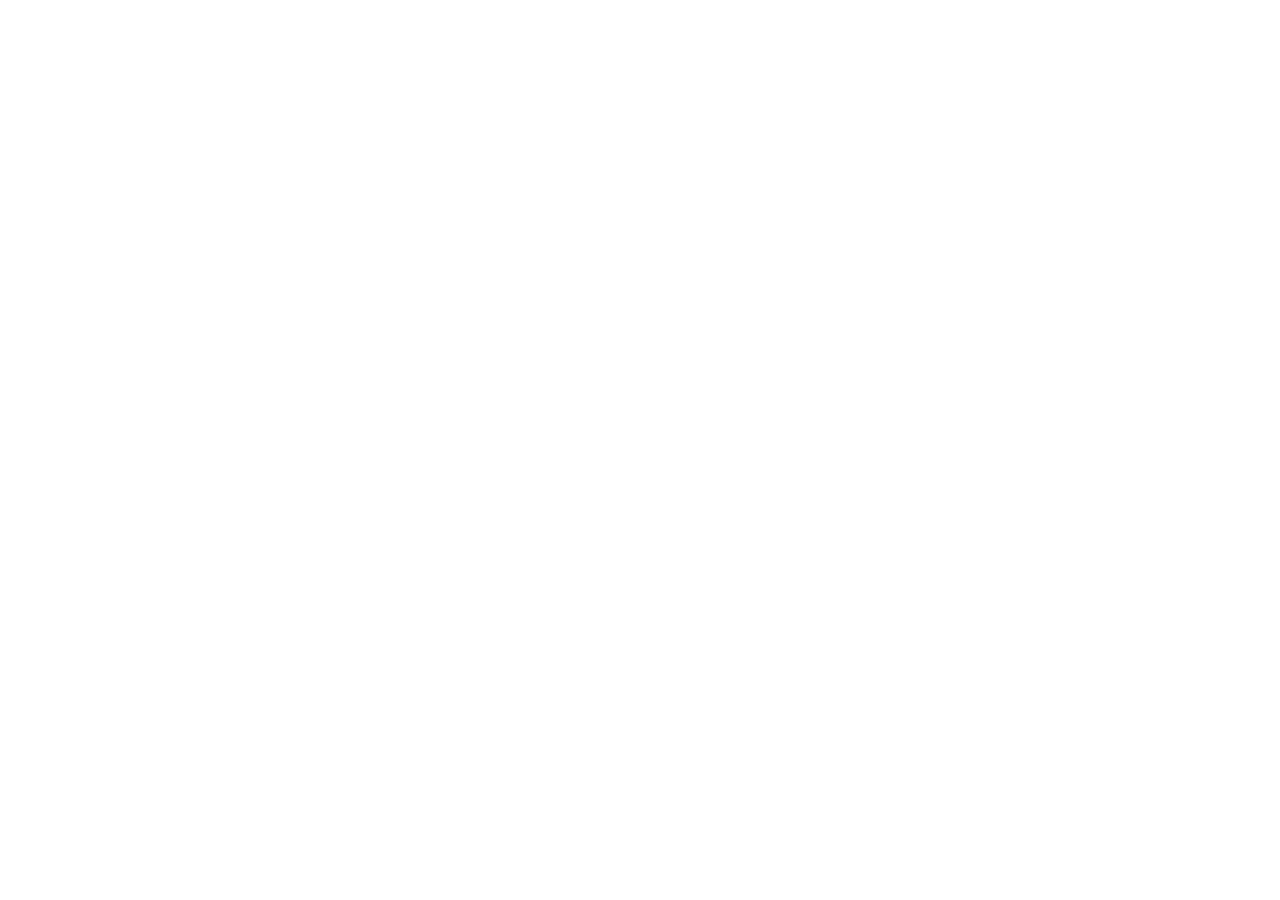
==== index.html @ 2fd609b5 "I added the header section" ====
<!DOCTYPE html>
<html lang="en">
<head>
    <meta charset="UTF-8">
    <meta name="viewport" content="width=device-width, initial-scale=1.0">
    <title>Document</title>
</head>
<body>
    <header>
        
    </header>
</body>
</html>
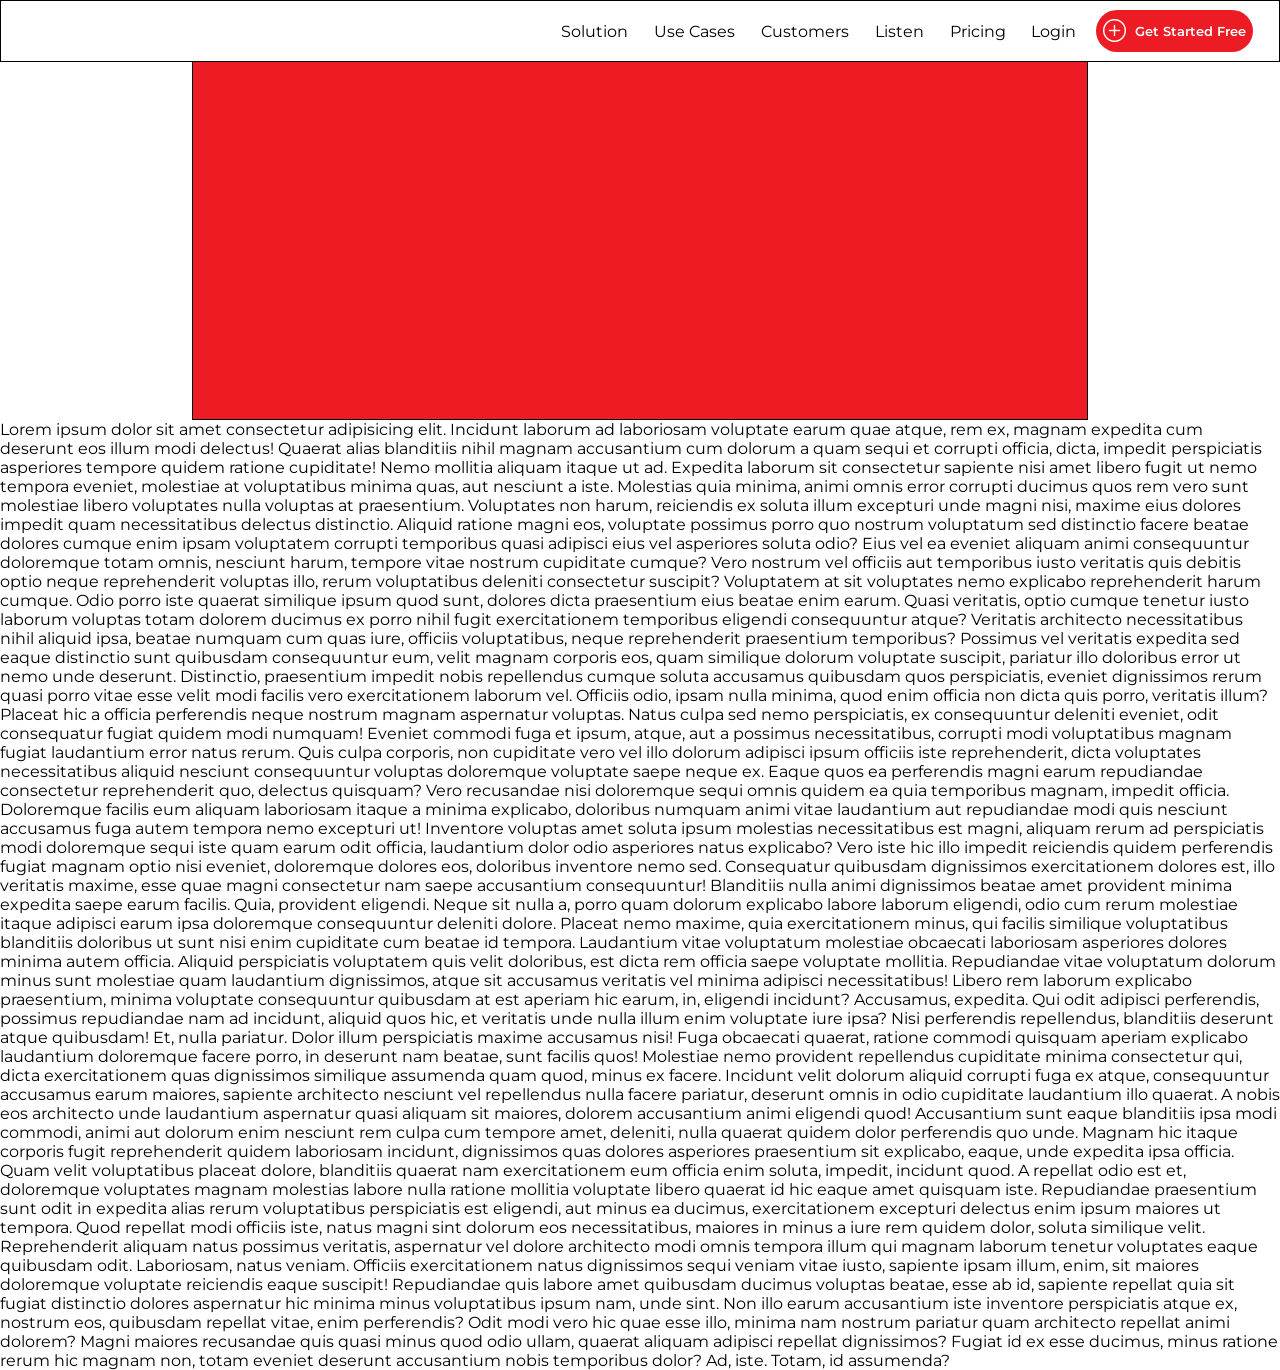
==== commit d76f08b8: "Feat: Header section" ====
--- a/index.html
+++ b/index.html
@@ -4,10 +4,32 @@
     <meta charset="UTF-8">
     <meta name="viewport" content="width=device-width, initial-scale=1.0">
     <title>Document</title>
+    <link rel="stylesheet" href="./style.css">
+    <link rel="stylesheet" href="https://cdn.jsdelivr.net/npm/bootstrap-icons@1.13.1/font/bootstrap-icons.min.css">
 </head>
 <body>
     <header>
-        
+        <nav>
+            <img src="https://cdn.streamlinehosting.net/washingtonwildthings/63B5263E-EBA6-4BF8-B4BE-CF4598311A39/Mixlr.png" alt="" height="100">
+            <ul class="nav-ul">
+                <li class="nav-link"><a href="">Solution</a></li>
+                <li class="nav-link"><a href="">Use Cases</a></li>
+                <li class="nav-link"><a href="">Customers</a></li>
+                <li class="nav-link"><a href="">Listen</a></li>
+                <li class="nav-link"><a href="">Pricing</a></li>
+                <li class="nav-link"><a href="">Login</a></li>
+            </ul>
+            <div class="getstarted-btn">
+                <button><i class="bi bi-plus-circle"></i> Get Started Free</button>
+            </div>
+        </nav>
     </header>
+
+    <section class="hero">
+
+    </section>
+    <p>
+        Lorem ipsum dolor sit amet consectetur adipisicing elit. Incidunt laborum ad laboriosam voluptate earum quae atque, rem ex, magnam expedita cum deserunt eos illum modi delectus! Quaerat alias blanditiis nihil magnam accusantium cum dolorum a quam sequi et corrupti officia, dicta, impedit perspiciatis asperiores tempore quidem ratione cupiditate! Nemo mollitia aliquam itaque ut ad. Expedita laborum sit consectetur sapiente nisi amet libero fugit ut nemo tempora eveniet, molestiae at voluptatibus minima quas, aut nesciunt a iste. Molestias quia minima, animi omnis error corrupti ducimus quos rem vero sunt molestiae libero voluptates nulla voluptas at praesentium. Voluptates non harum, reiciendis ex soluta illum excepturi unde magni nisi, maxime eius dolores impedit quam necessitatibus delectus distinctio. Aliquid ratione magni eos, voluptate possimus porro quo nostrum voluptatum sed distinctio facere beatae dolores cumque enim ipsam voluptatem corrupti temporibus quasi adipisci eius vel asperiores soluta odio? Eius vel ea eveniet aliquam animi consequuntur doloremque totam omnis, nesciunt harum, tempore vitae nostrum cupiditate cumque? Vero nostrum vel officiis aut temporibus iusto veritatis quis debitis optio neque reprehenderit voluptas illo, rerum voluptatibus deleniti consectetur suscipit? Voluptatem at sit voluptates nemo explicabo reprehenderit harum cumque. Odio porro iste quaerat similique ipsum quod sunt, dolores dicta praesentium eius beatae enim earum. Quasi veritatis, optio cumque tenetur iusto laborum voluptas totam dolorem ducimus ex porro nihil fugit exercitationem temporibus eligendi consequuntur atque? Veritatis architecto necessitatibus nihil aliquid ipsa, beatae numquam cum quas iure, officiis voluptatibus, neque reprehenderit praesentium temporibus? Possimus vel veritatis expedita sed eaque distinctio sunt quibusdam consequuntur eum, velit magnam corporis eos, quam similique dolorum voluptate suscipit, pariatur illo doloribus error ut nemo unde deserunt. Distinctio, praesentium impedit nobis repellendus cumque soluta accusamus quibusdam quos perspiciatis, eveniet dignissimos rerum quasi porro vitae esse velit modi facilis vero exercitationem laborum vel. Officiis odio, ipsam nulla minima, quod enim officia non dicta quis porro, veritatis illum? Placeat hic a officia perferendis neque nostrum magnam aspernatur voluptas. Natus culpa sed nemo perspiciatis, ex consequuntur deleniti eveniet, odit consequatur fugiat quidem modi numquam! Eveniet commodi fuga et ipsum, atque, aut a possimus necessitatibus, corrupti modi voluptatibus magnam fugiat laudantium error natus rerum. Quis culpa corporis, non cupiditate vero vel illo dolorum adipisci ipsum officiis iste reprehenderit, dicta voluptates necessitatibus aliquid nesciunt consequuntur voluptas doloremque voluptate saepe neque ex. Eaque quos ea perferendis magni earum repudiandae consectetur reprehenderit quo, delectus quisquam? Vero recusandae nisi doloremque sequi omnis quidem ea quia temporibus magnam, impedit officia. Doloremque facilis eum aliquam laboriosam itaque a minima explicabo, doloribus numquam animi vitae laudantium aut repudiandae modi quis nesciunt accusamus fuga autem tempora nemo excepturi ut! Inventore voluptas amet soluta ipsum molestias necessitatibus est magni, aliquam rerum ad perspiciatis modi doloremque sequi iste quam earum odit officia, laudantium dolor odio asperiores natus explicabo? Vero iste hic illo impedit reiciendis quidem perferendis fugiat magnam optio nisi eveniet, doloremque dolores eos, doloribus inventore nemo sed. Consequatur quibusdam dignissimos exercitationem dolores est, illo veritatis maxime, esse quae magni consectetur nam saepe accusantium consequuntur! Blanditiis nulla animi dignissimos beatae amet provident minima expedita saepe earum facilis. Quia, provident eligendi. Neque sit nulla a, porro quam dolorum explicabo labore laborum eligendi, odio cum rerum molestiae itaque adipisci earum ipsa doloremque consequuntur deleniti dolore. Placeat nemo maxime, quia exercitationem minus, qui facilis similique voluptatibus blanditiis doloribus ut sunt nisi enim cupiditate cum beatae id tempora. Laudantium vitae voluptatum molestiae obcaecati laboriosam asperiores dolores minima autem officia. Aliquid perspiciatis voluptatem quis velit doloribus, est dicta rem officia saepe voluptate mollitia. Repudiandae vitae voluptatum dolorum minus sunt molestiae quam laudantium dignissimos, atque sit accusamus veritatis vel minima adipisci necessitatibus! Libero rem laborum explicabo praesentium, minima voluptate consequuntur quibusdam at est aperiam hic earum, in, eligendi incidunt? Accusamus, expedita. Qui odit adipisci perferendis, possimus repudiandae nam ad incidunt, aliquid quos hic, et veritatis unde nulla illum enim voluptate iure ipsa? Nisi perferendis repellendus, blanditiis deserunt atque quibusdam! Et, nulla pariatur. Dolor illum perspiciatis maxime accusamus nisi! Fuga obcaecati quaerat, ratione commodi quisquam aperiam explicabo laudantium doloremque facere porro, in deserunt nam beatae, sunt facilis quos! Molestiae nemo provident repellendus cupiditate minima consectetur qui, dicta exercitationem quas dignissimos similique assumenda quam quod, minus ex facere. Incidunt velit dolorum aliquid corrupti fuga ex atque, consequuntur accusamus earum maiores, sapiente architecto nesciunt vel repellendus nulla facere pariatur, deserunt omnis in odio cupiditate laudantium illo quaerat. A nobis eos architecto unde laudantium aspernatur quasi aliquam sit maiores, dolorem accusantium animi eligendi quod! Accusantium sunt eaque blanditiis ipsa modi commodi, animi aut dolorum enim nesciunt rem culpa cum tempore amet, deleniti, nulla quaerat quidem dolor perferendis quo unde. Magnam hic itaque corporis fugit reprehenderit quidem laboriosam incidunt, dignissimos quas dolores asperiores praesentium sit explicabo, eaque, unde expedita ipsa officia. Quam velit voluptatibus placeat dolore, blanditiis quaerat nam exercitationem eum officia enim soluta, impedit, incidunt quod. A repellat odio est et, doloremque voluptates magnam molestias labore nulla ratione mollitia voluptate libero quaerat id hic eaque amet quisquam iste. Repudiandae praesentium sunt odit in expedita alias rerum voluptatibus perspiciatis est eligendi, aut minus ea ducimus, exercitationem excepturi delectus enim ipsum maiores ut tempora. Quod repellat modi officiis iste, natus magni sint dolorum eos necessitatibus, maiores in minus a iure rem quidem dolor, soluta similique velit. Reprehenderit aliquam natus possimus veritatis, aspernatur vel dolore architecto modi omnis tempora illum qui magnam laborum tenetur voluptates eaque quibusdam odit. Laboriosam, natus veniam. Officiis exercitationem natus dignissimos sequi veniam vitae iusto, sapiente ipsam illum, enim, sit maiores doloremque voluptate reiciendis eaque suscipit! Repudiandae quis labore amet quibusdam ducimus voluptas beatae, esse ab id, sapiente repellat quia sit fugiat distinctio dolores aspernatur hic minima minus voluptatibus ipsum nam, unde sint. Non illo earum accusantium iste inventore perspiciatis atque ex, nostrum eos, quibusdam repellat vitae, enim perferendis? Odit modi vero hic quae esse illo, minima nam nostrum pariatur quam architecto repellat animi dolorem? Magni maiores recusandae quis quasi minus quod odio ullam, quaerat aliquam adipisci repellat dignissimos? Fugiat id ex esse ducimus, minus ratione rerum hic magnam non, totam eveniet deserunt accusantium nobis temporibus dolor? Ad, iste. Totam, id assumenda?
+    </p>
 </body>
 </html>
--- a/style.css
+++ b/style.css
@@ -0,0 +1,83 @@
+@import url('https://fonts.googleapis.com/css2?family=Montserrat:ital,wght@0,100..900;1,100..900&display=swap');
+
+* {
+    margin: 0;
+    padding: 0;
+    box-sizing: border-box;
+    font-family: "Montserrat", sans-serif;
+}
+
+header {
+    border: 1px solid;
+    position: fixed;
+    width: 100%;
+    background-color: white;
+    /* top: 100px; */
+    /* bottom: 0; */
+    top: 0;
+}
+
+nav {
+    /* border: 1px solid; */
+    width: 96%;
+    margin: auto;
+    display: flex;
+    height: 60px;
+    align-items: center;
+}
+
+.nav-ul {
+    /* border: 1px solid red; */
+    display: flex;
+    width: 42%;
+    justify-content: space-between;
+    align-items: center;
+    margin-left: auto;
+
+}
+
+.nav-link {
+    list-style-type: none;
+}
+
+.nav-link>a {
+    text-decoration: none;
+    color: black;
+}
+
+.nav-link>a:hover {
+    color: #ED1C24;
+}
+
+.getstarted-btn {
+    margin-left: 20px;
+}
+
+.getstarted-btn>button {
+    padding: 7px;
+    font-weight: 600;
+    color: white;
+    background-color: #ED1C24;
+    border: 0;
+    border-radius: 30px;
+    display: flex;
+    align-items: center;
+    gap: 9px;
+}
+
+.bi-plus-circle {
+    font-size: 23px;
+}
+
+.getstarted-btn>button:hover {
+    opacity: 0.8;
+}
+
+.hero {
+    min-height: 40dvh;
+    border: 1px solid;
+    width: 70%;
+    margin: auto;
+    background-color: #ED1C24;
+    margin-top: 60px;
+}
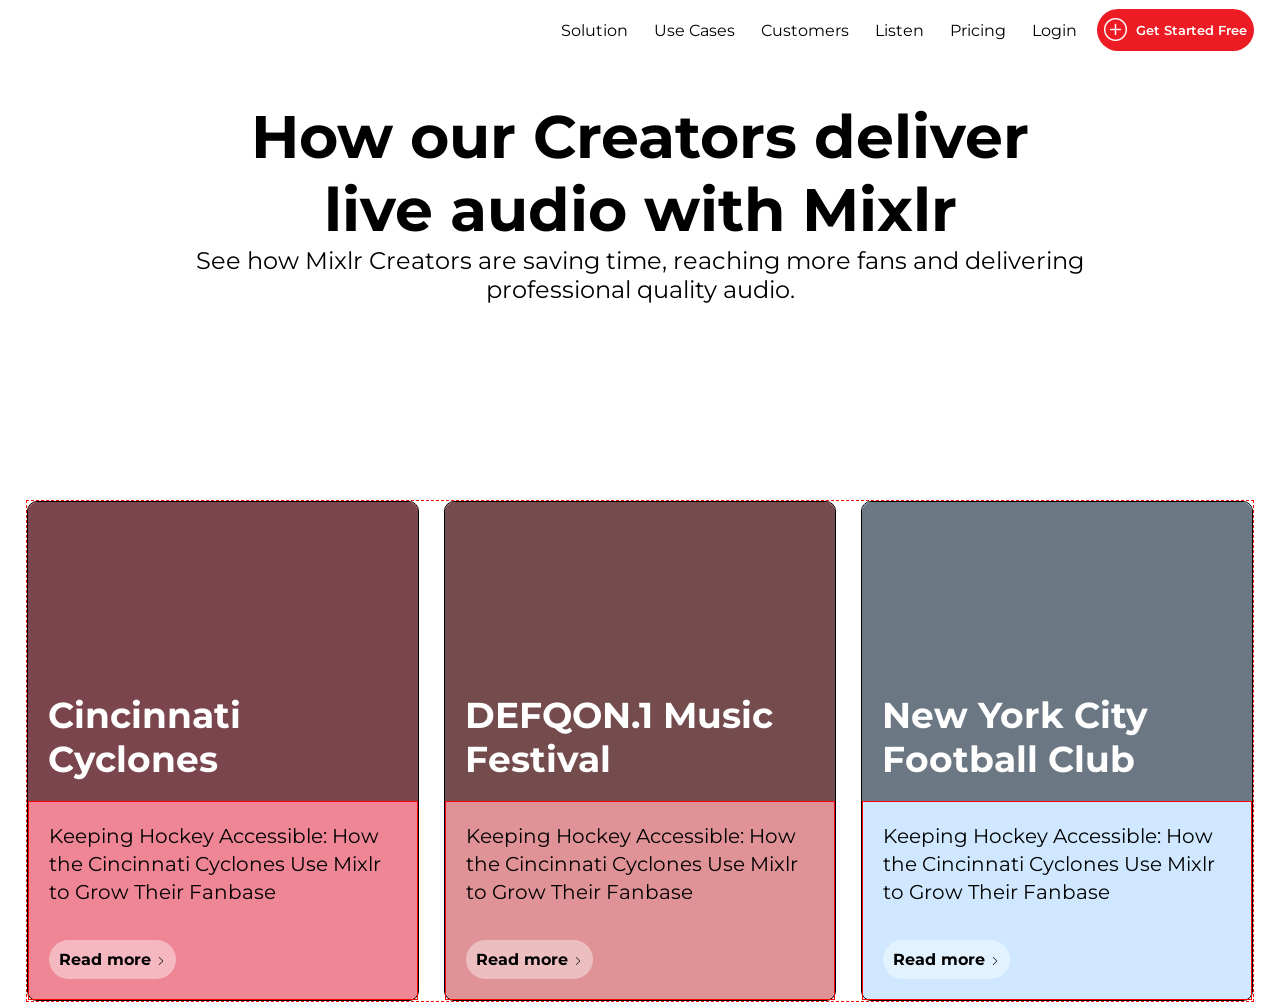
==== commit 7568d969: "Feat: Enhance hero and card sections with new content and styles" ====
--- a/index.html
+++ b/index.html
@@ -26,10 +26,53 @@
     </header>
 
     <section class="hero">
+        <h1>How our Creators deliver live audio with Mixlr</h1>
+        <p>See how Mixlr Creators are saving time, reaching more fans and delivering professional quality audio.</p>
+    </section>
+   
+    <section class="card-section">
+        <div class="container">
+            <div class="card">
+                <div class="card-img">
+                    <div class="card-img-box">
+                        <img src="https://d23yw4k24ca21h.cloudfront.net/assets/landing_pages/case_studies/cincinnati_cyclones/logo-298210e7dab86ac8389ebdaf6c97ffa69c5aa3e542aef06832e35a9053cc8cb4.png" alt="" height="60">
+                        <h2>Cincinnati<br>Cyclones</h2>
+                    </div>
+                </div>
+                <div class="card-body">
+                    <p class="card-text">Keeping Hockey Accessible: How the Cincinnati Cyclones Use Mixlr to Grow Their Fanbase</p>
 
+                    <a href="" class="card-link">Read more <i class="bi bi-chevron-right"></i></a>
+                </div>
+                
+            </div>
+            <div class="card">
+                <div class="card-img">
+                    <div class="card-img-box">
+                        <img src="https://d23yw4k24ca21h.cloudfront.net/assets/landing_pages/case_studies/defqon_1/logo-acba89eb0e61193514dfb8ffbd19299fae1307e1ba644b0ef2f025e0035f4a24.png" alt="" height="60">
+                        <h2>DEFQON.1 Music<br>Festival</h2>
+                    </div>
+                </div>
+                <div class="card-body">
+                    <p class="card-text">Keeping Hockey Accessible: How the Cincinnati Cyclones Use Mixlr to Grow Their Fanbase</p>
+
+                    <a href="" class="card-link">Read more <i class="bi bi-chevron-right"></i></a>
+                </div>
+            </div>
+            <div class="card">
+                <div class="card-img">
+                    <div class="card-img-box">
+                        <img src="https://d23yw4k24ca21h.cloudfront.net/assets/landing_pages/case_studies/nycfc/logo-dd380a3f7b8aa92e93e89a70f6255861c835debb7ca86be002a6c39444820474.png" alt="" height="60">
+                        <h2>New York City<br>Football Club</h2>
+                    </div>
+                </div>
+                <div class="card-body">
+                    <p class="card-text">Keeping Hockey Accessible: How the Cincinnati Cyclones Use Mixlr to Grow Their Fanbase</p>
+
+                    <a href="" class="card-link">Read more <i class="bi bi-chevron-right"></i></a>
+                </div>
+            </div>
+        </div>
     </section>
-    <p>
-        Lorem ipsum dolor sit amet consectetur adipisicing elit. Incidunt laborum ad laboriosam voluptate earum quae atque, rem ex, magnam expedita cum deserunt eos illum modi delectus! Quaerat alias blanditiis nihil magnam accusantium cum dolorum a quam sequi et corrupti officia, dicta, impedit perspiciatis asperiores tempore quidem ratione cupiditate! Nemo mollitia aliquam itaque ut ad. Expedita laborum sit consectetur sapiente nisi amet libero fugit ut nemo tempora eveniet, molestiae at voluptatibus minima quas, aut nesciunt a iste. Molestias quia minima, animi omnis error corrupti ducimus quos rem vero sunt molestiae libero voluptates nulla voluptas at praesentium. Voluptates non harum, reiciendis ex soluta illum excepturi unde magni nisi, maxime eius dolores impedit quam necessitatibus delectus distinctio. Aliquid ratione magni eos, voluptate possimus porro quo nostrum voluptatum sed distinctio facere beatae dolores cumque enim ipsam voluptatem corrupti temporibus quasi adipisci eius vel asperiores soluta odio? Eius vel ea eveniet aliquam animi consequuntur doloremque totam omnis, nesciunt harum, tempore vitae nostrum cupiditate cumque? Vero nostrum vel officiis aut temporibus iusto veritatis quis debitis optio neque reprehenderit voluptas illo, rerum voluptatibus deleniti consectetur suscipit? Voluptatem at sit voluptates nemo explicabo reprehenderit harum cumque. Odio porro iste quaerat similique ipsum quod sunt, dolores dicta praesentium eius beatae enim earum. Quasi veritatis, optio cumque tenetur iusto laborum voluptas totam dolorem ducimus ex porro nihil fugit exercitationem temporibus eligendi consequuntur atque? Veritatis architecto necessitatibus nihil aliquid ipsa, beatae numquam cum quas iure, officiis voluptatibus, neque reprehenderit praesentium temporibus? Possimus vel veritatis expedita sed eaque distinctio sunt quibusdam consequuntur eum, velit magnam corporis eos, quam similique dolorum voluptate suscipit, pariatur illo doloribus error ut nemo unde deserunt. Distinctio, praesentium impedit nobis repellendus cumque soluta accusamus quibusdam quos perspiciatis, eveniet dignissimos rerum quasi porro vitae esse velit modi facilis vero exercitationem laborum vel. Officiis odio, ipsam nulla minima, quod enim officia non dicta quis porro, veritatis illum? Placeat hic a officia perferendis neque nostrum magnam aspernatur voluptas. Natus culpa sed nemo perspiciatis, ex consequuntur deleniti eveniet, odit consequatur fugiat quidem modi numquam! Eveniet commodi fuga et ipsum, atque, aut a possimus necessitatibus, corrupti modi voluptatibus magnam fugiat laudantium error natus rerum. Quis culpa corporis, non cupiditate vero vel illo dolorum adipisci ipsum officiis iste reprehenderit, dicta voluptates necessitatibus aliquid nesciunt consequuntur voluptas doloremque voluptate saepe neque ex. Eaque quos ea perferendis magni earum repudiandae consectetur reprehenderit quo, delectus quisquam? Vero recusandae nisi doloremque sequi omnis quidem ea quia temporibus magnam, impedit officia. Doloremque facilis eum aliquam laboriosam itaque a minima explicabo, doloribus numquam animi vitae laudantium aut repudiandae modi quis nesciunt accusamus fuga autem tempora nemo excepturi ut! Inventore voluptas amet soluta ipsum molestias necessitatibus est magni, aliquam rerum ad perspiciatis modi doloremque sequi iste quam earum odit officia, laudantium dolor odio asperiores natus explicabo? Vero iste hic illo impedit reiciendis quidem perferendis fugiat magnam optio nisi eveniet, doloremque dolores eos, doloribus inventore nemo sed. Consequatur quibusdam dignissimos exercitationem dolores est, illo veritatis maxime, esse quae magni consectetur nam saepe accusantium consequuntur! Blanditiis nulla animi dignissimos beatae amet provident minima expedita saepe earum facilis. Quia, provident eligendi. Neque sit nulla a, porro quam dolorum explicabo labore laborum eligendi, odio cum rerum molestiae itaque adipisci earum ipsa doloremque consequuntur deleniti dolore. Placeat nemo maxime, quia exercitationem minus, qui facilis similique voluptatibus blanditiis doloribus ut sunt nisi enim cupiditate cum beatae id tempora. Laudantium vitae voluptatum molestiae obcaecati laboriosam asperiores dolores minima autem officia. Aliquid perspiciatis voluptatem quis velit doloribus, est dicta rem officia saepe voluptate mollitia. Repudiandae vitae voluptatum dolorum minus sunt molestiae quam laudantium dignissimos, atque sit accusamus veritatis vel minima adipisci necessitatibus! Libero rem laborum explicabo praesentium, minima voluptate consequuntur quibusdam at est aperiam hic earum, in, eligendi incidunt? Accusamus, expedita. Qui odit adipisci perferendis, possimus repudiandae nam ad incidunt, aliquid quos hic, et veritatis unde nulla illum enim voluptate iure ipsa? Nisi perferendis repellendus, blanditiis deserunt atque quibusdam! Et, nulla pariatur. Dolor illum perspiciatis maxime accusamus nisi! Fuga obcaecati quaerat, ratione commodi quisquam aperiam explicabo laudantium doloremque facere porro, in deserunt nam beatae, sunt facilis quos! Molestiae nemo provident repellendus cupiditate minima consectetur qui, dicta exercitationem quas dignissimos similique assumenda quam quod, minus ex facere. Incidunt velit dolorum aliquid corrupti fuga ex atque, consequuntur accusamus earum maiores, sapiente architecto nesciunt vel repellendus nulla facere pariatur, deserunt omnis in odio cupiditate laudantium illo quaerat. A nobis eos architecto unde laudantium aspernatur quasi aliquam sit maiores, dolorem accusantium animi eligendi quod! Accusantium sunt eaque blanditiis ipsa modi commodi, animi aut dolorum enim nesciunt rem culpa cum tempore amet, deleniti, nulla quaerat quidem dolor perferendis quo unde. Magnam hic itaque corporis fugit reprehenderit quidem laboriosam incidunt, dignissimos quas dolores asperiores praesentium sit explicabo, eaque, unde expedita ipsa officia. Quam velit voluptatibus placeat dolore, blanditiis quaerat nam exercitationem eum officia enim soluta, impedit, incidunt quod. A repellat odio est et, doloremque voluptates magnam molestias labore nulla ratione mollitia voluptate libero quaerat id hic eaque amet quisquam iste. Repudiandae praesentium sunt odit in expedita alias rerum voluptatibus perspiciatis est eligendi, aut minus ea ducimus, exercitationem excepturi delectus enim ipsum maiores ut tempora. Quod repellat modi officiis iste, natus magni sint dolorum eos necessitatibus, maiores in minus a iure rem quidem dolor, soluta similique velit. Reprehenderit aliquam natus possimus veritatis, aspernatur vel dolore architecto modi omnis tempora illum qui magnam laborum tenetur voluptates eaque quibusdam odit. Laboriosam, natus veniam. Officiis exercitationem natus dignissimos sequi veniam vitae iusto, sapiente ipsam illum, enim, sit maiores doloremque voluptate reiciendis eaque suscipit! Repudiandae quis labore amet quibusdam ducimus voluptas beatae, esse ab id, sapiente repellat quia sit fugiat distinctio dolores aspernatur hic minima minus voluptatibus ipsum nam, unde sint. Non illo earum accusantium iste inventore perspiciatis atque ex, nostrum eos, quibusdam repellat vitae, enim perferendis? Odit modi vero hic quae esse illo, minima nam nostrum pariatur quam architecto repellat animi dolorem? Magni maiores recusandae quis quasi minus quod odio ullam, quaerat aliquam adipisci repellat dignissimos? Fugiat id ex esse ducimus, minus ratione rerum hic magnam non, totam eveniet deserunt accusantium nobis temporibus dolor? Ad, iste. Totam, id assumenda?
-    </p>
 </body>
 </html>
--- a/style.css
+++ b/style.css
@@ -8,7 +8,7 @@
 }
 
 header {
-    border: 1px solid;
+    /* border: 1px solid; */
     position: fixed;
     width: 100%;
     background-color: white;
@@ -75,9 +75,113 @@
 
 .hero {
     min-height: 40dvh;
+    /* border: 1px solid; */
+    width: 70%;
+    margin: 100px auto 40px;
+    text-align: center;
+}
+
+.hero>h1 {
+    font-size: 59.752px;
+}
+
+.hero>p {
+    font-size: 24px;
+}
+
+.card-section {
+    min-height: 40dvh;
+    border: 1px dashed red;
+    width: 96%;
+    margin: auto;
+}
+
+.card-section .container {
+    /* border: 1px solid; */
+    display: flex;
+    justify-content: space-between;
+}
+
+.card-section .card {
     border: 1px solid;
-    width: 70%;
-    margin: auto;
-    background-color: #ED1C24;
-    margin-top: 60px;
+    height: 500px;
+    width: 32%;
+    border-radius: 10px;
+}
+
+.card-img {
+    height: 60%;
+    /* border: 1px solid red; */
+    background-size: cover;
+    background-position: center;
+    display: flex;
+    align-items: end;
+    border-radius: 10px 10px 0 0;
+}
+
+.card-img-box {
+    width: 100%;
+    /* border: 1px solid white; */
+    padding: 20px;
+}
+
+.card-img-box h2 {
+    font-size: 36px;
+    color: white;
+    margin-top: 10px;
+}
+
+.card-body {
+    padding: 20px;
+    border: 1px solid red;
+    height: 40%;
+    display: flex;
+    flex-direction: column;
+    justify-content: space-between;
+
+}
+
+.card-text {
+    /* border: 1px solid red; */
+    font-size: 20px;
+    height: 20dvh;
+    line-height: 28px;
+}
+
+.card-link {
+    font-weight: 700;
+    text-decoration: none;
+    color: black;
+    background-color: RGBA(255, 255, 255, 0.4);
+    padding: 10px;
+    border-radius: 20px;
+    width: fit-content;
+}
+
+.card-link .bi-chevron-right {
+    font-size: 10px;
+}
+
+.card:nth-child(1) {
+    background-color: #EE8695;
+}
+
+.card:nth-child(2) {
+    background-color: #E09396;
+}
+
+.card:nth-child(3) {
+    background-color: #CFE8FF;
+}
+
+.card:nth-child(1) .card-img {
+    background-image: linear-gradient(rgba(0, 0, 0, 0.483), rgba(0, 0, 0, 0.483)), url("https://d23yw4k24ca21h.cloudfront.net/assets/landing_pages/case_studies/cincinnati_cyclones/hero-704-5f7aa247530ee67471e6861fcc797fb1b18b531503235bf46eba6a5216a0e628.webp");
+}
+
+.card:nth-child(2) .card-img {
+    background-image: linear-gradient(rgba(0, 0, 0, 0.483), rgba(0, 0, 0, 0.483)), url("https://d23yw4k24ca21h.cloudfront.net/assets/landing_pages/case_studies/defqon_1/hero-704-cdec1e672285ae4565ff50a5a9b7c3bcb175424ef78d5df21af70b609043546e.webp");
+}
+
+.card:nth-child(3) .card-img {
+    background-image: linear-gradient(rgba(0, 0, 0, 0.483), rgba(0, 0, 0, 0.483)), url("https://d23yw4k24ca21h.cloudfront.net/assets/landing_pages/case_studies/nycfc/hero-1408-5c5c1f4496043a218daa9992a8d40b661cd3c9be17edd1ac6bed3283dd17c7e2.webp");
 }
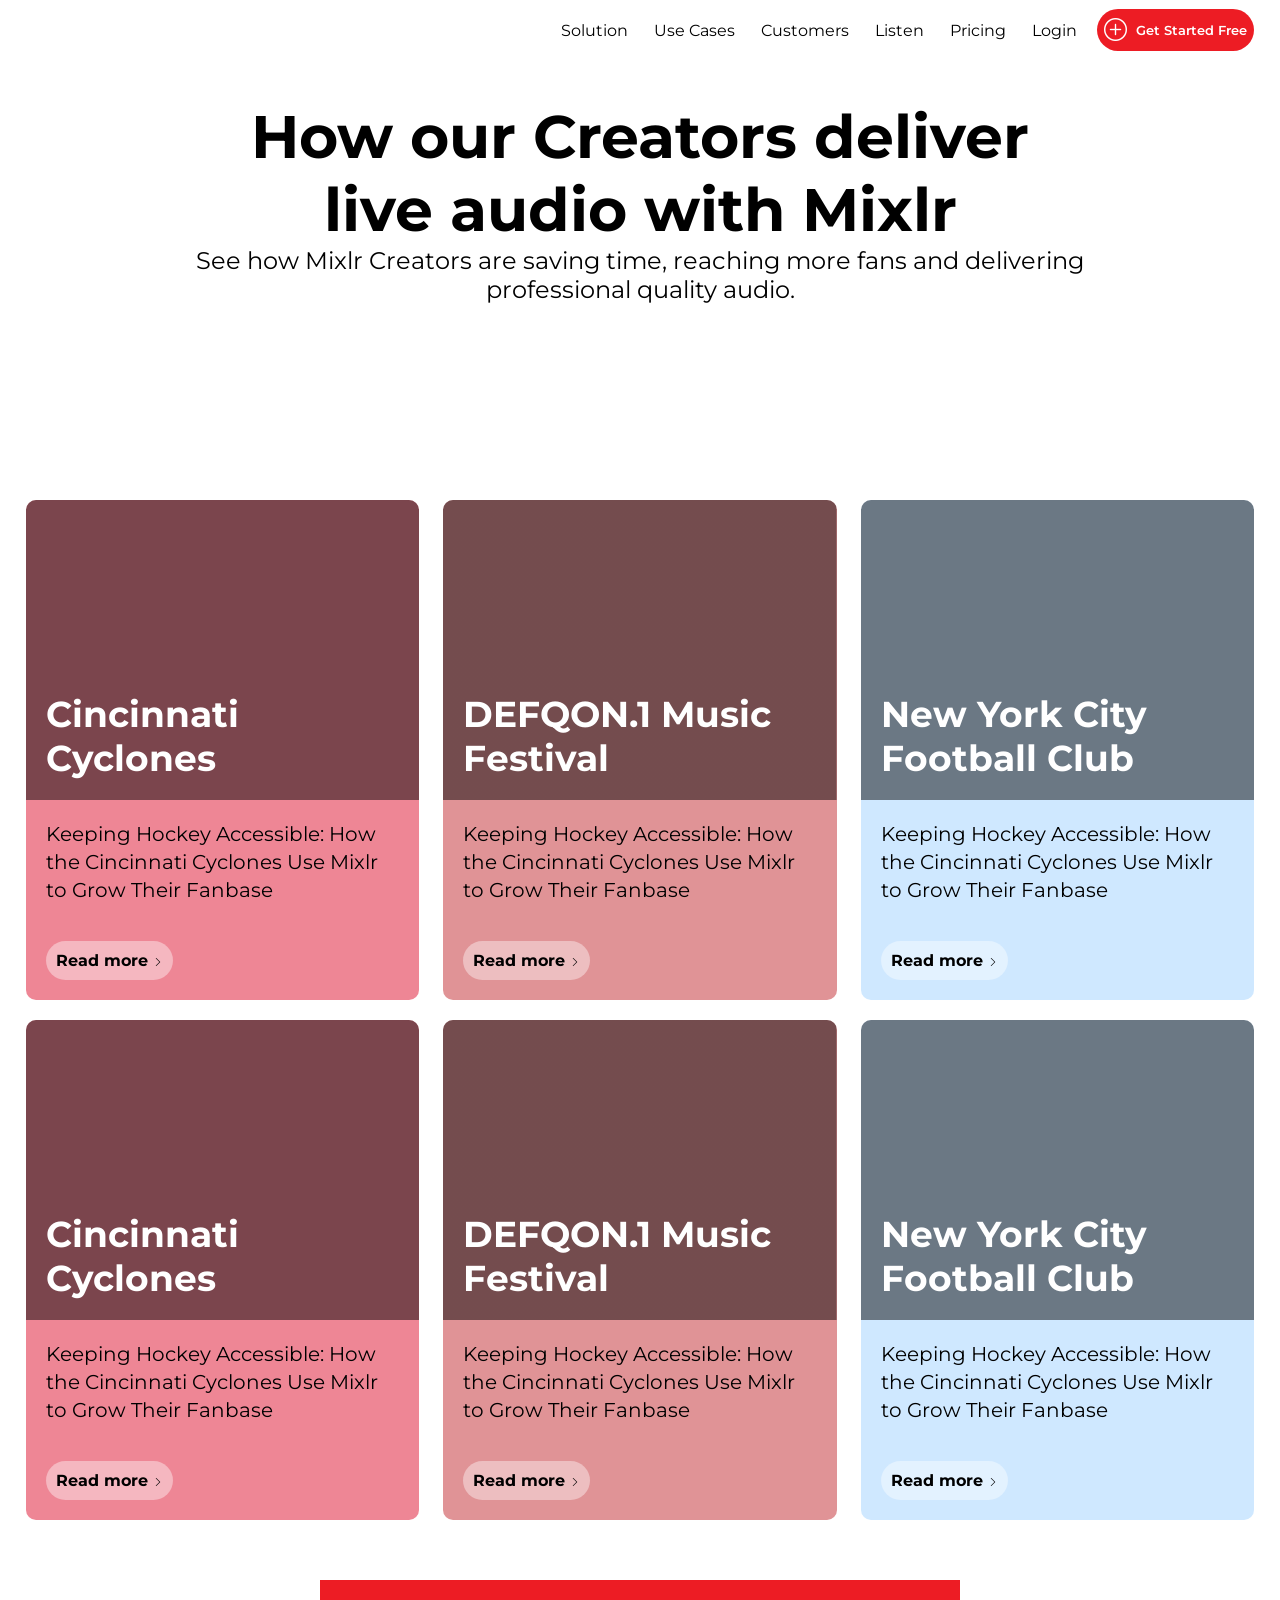
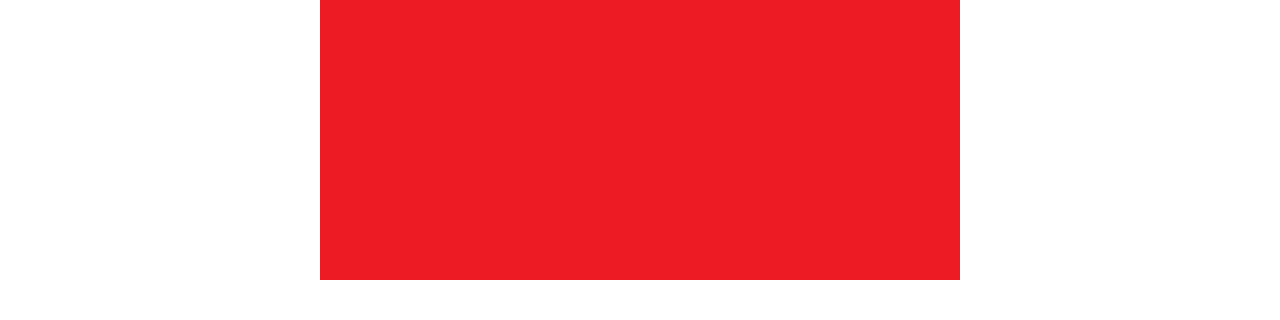
==== commit 04d5df9a: "Feat: Responsiveness" ====
--- a/index.html
+++ b/index.html
@@ -21,6 +21,9 @@
             </ul>
             <div class="getstarted-btn">
                 <button><i class="bi bi-plus-circle"></i> Get Started Free</button>
+            </div>
+            <div class="menu">
+                <i class="bi bi-list"></i>
             </div>
         </nav>
     </header>
@@ -72,7 +75,54 @@
                     <a href="" class="card-link">Read more <i class="bi bi-chevron-right"></i></a>
                 </div>
             </div>
+            <div class="card">
+                <div class="card-img">
+                    <div class="card-img-box">
+                        <img src="https://d23yw4k24ca21h.cloudfront.net/assets/landing_pages/case_studies/cincinnati_cyclones/logo-298210e7dab86ac8389ebdaf6c97ffa69c5aa3e542aef06832e35a9053cc8cb4.png" alt="" height="60">
+                        <h2>Cincinnati<br>Cyclones</h2>
+                    </div>
+                </div>
+                <div class="card-body">
+                    <p class="card-text">Keeping Hockey Accessible: How the Cincinnati Cyclones Use Mixlr to Grow Their Fanbase</p>
+
+                    <a href="" class="card-link">Read more <i class="bi bi-chevron-right"></i></a>
+                </div>
+                
+            </div>
+            <div class="card">
+                <div class="card-img">
+                    <div class="card-img-box">
+                        <img src="https://d23yw4k24ca21h.cloudfront.net/assets/landing_pages/case_studies/defqon_1/logo-acba89eb0e61193514dfb8ffbd19299fae1307e1ba644b0ef2f025e0035f4a24.png" alt="" height="60">
+                        <h2>DEFQON.1 Music<br>Festival</h2>
+                    </div>
+                </div>
+                <div class="card-body">
+                    <p class="card-text">Keeping Hockey Accessible: How the Cincinnati Cyclones Use Mixlr to Grow Their Fanbase</p>
+
+                    <a href="" class="card-link">Read more <i class="bi bi-chevron-right"></i></a>
+                </div>
+            </div>
+            <div class="card">
+                <div class="card-img">
+                    <div class="card-img-box">
+                        <img src="https://d23yw4k24ca21h.cloudfront.net/assets/landing_pages/case_studies/nycfc/logo-dd380a3f7b8aa92e93e89a70f6255861c835debb7ca86be002a6c39444820474.png" alt="" height="60">
+                        <h2>New York City<br>Football Club</h2>
+                    </div>
+                </div>
+                <div class="card-body">
+                    <p class="card-text">Keeping Hockey Accessible: How the Cincinnati Cyclones Use Mixlr to Grow Their Fanbase</p>
+
+                    <a href="" class="card-link">Read more <i class="bi bi-chevron-right"></i></a>
+                </div>
+            </div>
         </div>
     </section>
+
+
+
+    <div class="practice"></div>
+
+
+
 </body>
 </html>
--- a/style.css
+++ b/style.css
@@ -73,6 +73,16 @@
     opacity: 0.8;
 }
 
+.menu {
+    display: none;
+}
+
+.bi-list {
+    font-size: 2rem;
+}
+
+/* Hero section design */
+
 .hero {
     min-height: 40dvh;
     /* border: 1px solid; */
@@ -89,9 +99,11 @@
     font-size: 24px;
 }
 
+/* Card section design */
+
 .card-section {
     min-height: 40dvh;
-    border: 1px dashed red;
+    /* border: 1px dashed red; */
     width: 96%;
     margin: auto;
 }
@@ -100,13 +112,16 @@
     /* border: 1px solid; */
     display: flex;
     justify-content: space-between;
+    flex-wrap: wrap;
 }
 
 .card-section .card {
-    border: 1px solid;
+    /* border: 1px solid; */
     height: 500px;
     width: 32%;
     border-radius: 10px;
+    margin-bottom: 20px;
+
 }
 
 .card-img {
@@ -133,7 +148,7 @@
 
 .card-body {
     padding: 20px;
-    border: 1px solid red;
+    /* border: 1px solid red; */
     height: 40%;
     display: flex;
     flex-direction: column;
@@ -174,6 +189,18 @@
     background-color: #CFE8FF;
 }
 
+.card:nth-child(4) {
+    background-color: #EE8695;
+}
+
+.card:nth-child(5) {
+    background-color: #E09396;
+}
+
+.card:nth-child(6) {
+    background-color: #CFE8FF;
+}
+
 .card:nth-child(1) .card-img {
     background-image: linear-gradient(rgba(0, 0, 0, 0.483), rgba(0, 0, 0, 0.483)), url("https://d23yw4k24ca21h.cloudfront.net/assets/landing_pages/case_studies/cincinnati_cyclones/hero-704-5f7aa247530ee67471e6861fcc797fb1b18b531503235bf46eba6a5216a0e628.webp");
 }
@@ -184,4 +211,86 @@
 
 .card:nth-child(3) .card-img {
     background-image: linear-gradient(rgba(0, 0, 0, 0.483), rgba(0, 0, 0, 0.483)), url("https://d23yw4k24ca21h.cloudfront.net/assets/landing_pages/case_studies/nycfc/hero-1408-5c5c1f4496043a218daa9992a8d40b661cd3c9be17edd1ac6bed3283dd17c7e2.webp");
+}
+
+.card:nth-child(4) .card-img {
+    background-image: linear-gradient(rgba(0, 0, 0, 0.483), rgba(0, 0, 0, 0.483)), url("https://d23yw4k24ca21h.cloudfront.net/assets/landing_pages/case_studies/nycfc/hero-1408-5c5c1f4496043a218daa9992a8d40b661cd3c9be17edd1ac6bed3283dd17c7e2.webp");
+}
+
+.card:nth-child(5) .card-img {
+    background-image: linear-gradient(rgba(0, 0, 0, 0.483), rgba(0, 0, 0, 0.483)), url("https://d23yw4k24ca21h.cloudfront.net/assets/landing_pages/case_studies/nycfc/hero-1408-5c5c1f4496043a218daa9992a8d40b661cd3c9be17edd1ac6bed3283dd17c7e2.webp");
+}
+
+.card:nth-child(6) .card-img {
+    background-image: linear-gradient(rgba(0, 0, 0, 0.483), rgba(0, 0, 0, 0.483)), url("https://d23yw4k24ca21h.cloudfront.net/assets/landing_pages/case_studies/nycfc/hero-1408-5c5c1f4496043a218daa9992a8d40b661cd3c9be17edd1ac6bed3283dd17c7e2.webp");
+}
+
+
+.practice {
+    width: 50%;
+    background-color: #ED1C24;
+    height: 300px;
+    margin: 40px auto;
+}
+
+
+
+/* 0 - 500px mobile */
+/* 500px - 900px tablet */
+/* 900px  */
+
+@media screen and (max-width: 900px) {
+    .practice {
+        width: 70%;
+        background-color: #CFE8FF;
+    }
+
+    .nav-ul {
+        display: none;
+    }
+
+    .getstarted-btn {
+        margin-left: auto;
+    }
+
+    .menu {
+        display: block;
+        margin-left: 20px;
+    }
+
+    .hero {
+        min-height: 10dvh;
+        /* border: 1px solid; */
+        width: 80%;
+    }
+
+    .hero>h1 {
+        font-size: 40px;
+    }
+
+    .card-section .card {
+        width: 49%;
+    }
+
+}
+
+
+
+@media screen and (max-width: 500px) {
+    .practice {
+        width: 90%;
+        background-color: green;
+    }
+
+    .hero>h1 {
+        font-size: 30px;
+    }
+
+    .hero>p {
+        font-size: 1.1rem;
+    }
+
+    .card-section .card {
+        width: 100%;
+    }
 }
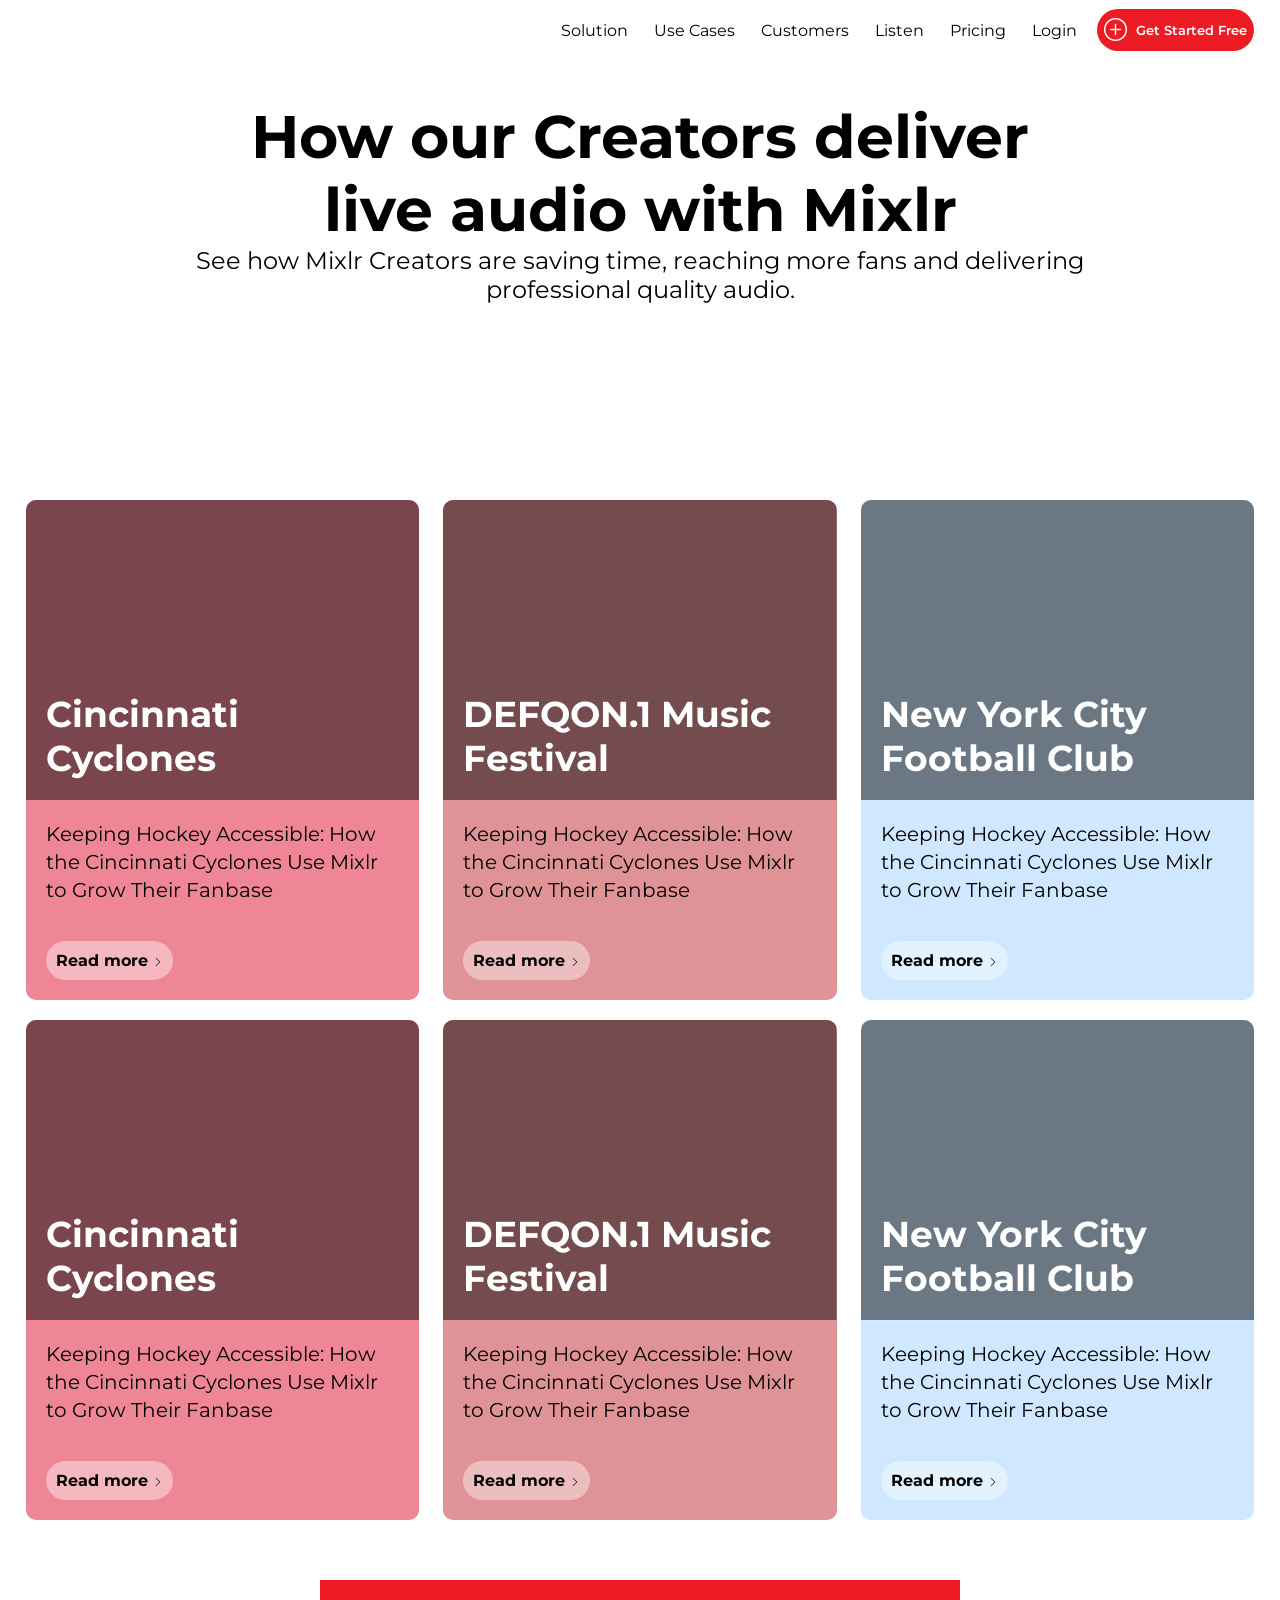
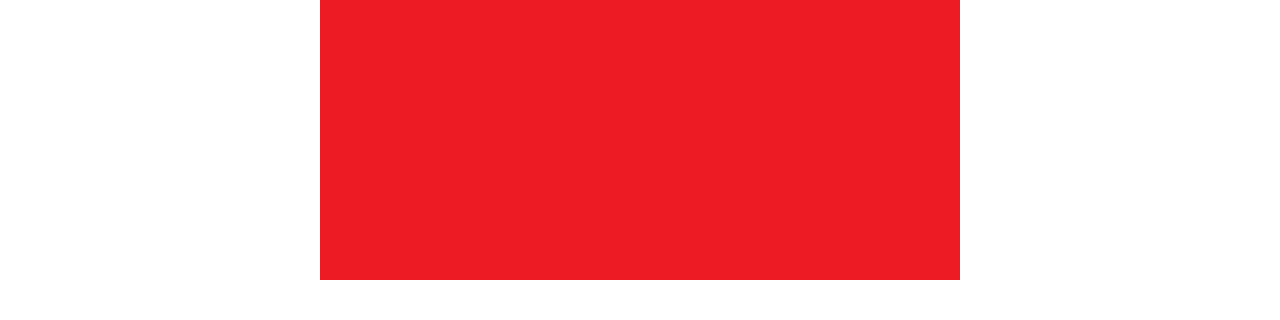
==== commit 918c0182: "Feat: Enhance navigation with dropdown menus and add new animated containers" ====
--- a/index.html
+++ b/index.html
@@ -1,5 +1,6 @@
 <!DOCTYPE html>
 <html lang="en">
+
 <head>
     <meta charset="UTF-8">
     <meta name="viewport" content="width=device-width, initial-scale=1.0">
@@ -7,13 +8,37 @@
     <link rel="stylesheet" href="./style.css">
     <link rel="stylesheet" href="https://cdn.jsdelivr.net/npm/bootstrap-icons@1.13.1/font/bootstrap-icons.min.css">
 </head>
+
 <body>
     <header>
         <nav>
-            <img src="https://cdn.streamlinehosting.net/washingtonwildthings/63B5263E-EBA6-4BF8-B4BE-CF4598311A39/Mixlr.png" alt="" height="100">
+            <img src="https://cdn.streamlinehosting.net/washingtonwildthings/63B5263E-EBA6-4BF8-B4BE-CF4598311A39/Mixlr.png"
+                alt="" height="100">
             <ul class="nav-ul">
-                <li class="nav-link"><a href="">Solution</a></li>
-                <li class="nav-link"><a href="">Use Cases</a></li>
+                <li class="nav-link solution-link">
+                    <a href="">Solution</a>
+
+                    <ul class="dropdown dropdown1">
+                        <li><a href="">Broadcast Without The Tech Hassle</a></li>
+                        <li><a href="">Create Professional-Quality Audio Events</a></li>
+                        <li><a href="">Broadcast Without The Tech Hassle</a></li>
+                        <li><a href="">Broadcast Without The Tech Hassle</a></li>
+                        <li><a href="">Broadcast Without The Tech Hassle</a></li>
+                        <li><a href="">Broadcast Without The Tech Hassle</a></li>
+                    </ul>
+
+                </li>
+                <li class="nav-link use-cases">
+                    <a href="">Use Cases</a>
+                    <ul class="dropdown dropdown2">
+                        <li><a href="">Sports</a></li>
+                        <li><a href="">Sports</a></li>
+                        <li><a href="">Faith & Worship</a></li>
+                        <li><a href="">Sports</a></li>
+                        <li><a href="">Sports</a></li>
+                        <li><a href="">Sports</a></li>
+                    </ul>
+                </li>
                 <li class="nav-link"><a href="">Customers</a></li>
                 <li class="nav-link"><a href="">Listen</a></li>
                 <li class="nav-link"><a href="">Pricing</a></li>
@@ -32,32 +57,36 @@
         <h1>How our Creators deliver live audio with Mixlr</h1>
         <p>See how Mixlr Creators are saving time, reaching more fans and delivering professional quality audio.</p>
     </section>
-   
+
     <section class="card-section">
         <div class="container">
             <div class="card">
                 <div class="card-img">
                     <div class="card-img-box">
-                        <img src="https://d23yw4k24ca21h.cloudfront.net/assets/landing_pages/case_studies/cincinnati_cyclones/logo-298210e7dab86ac8389ebdaf6c97ffa69c5aa3e542aef06832e35a9053cc8cb4.png" alt="" height="60">
+                        <img src="https://d23yw4k24ca21h.cloudfront.net/assets/landing_pages/case_studies/cincinnati_cyclones/logo-298210e7dab86ac8389ebdaf6c97ffa69c5aa3e542aef06832e35a9053cc8cb4.png"
+                            alt="" height="60">
                         <h2>Cincinnati<br>Cyclones</h2>
                     </div>
                 </div>
                 <div class="card-body">
-                    <p class="card-text">Keeping Hockey Accessible: How the Cincinnati Cyclones Use Mixlr to Grow Their Fanbase</p>
+                    <p class="card-text">Keeping Hockey Accessible: How the Cincinnati Cyclones Use Mixlr to Grow Their
+                        Fanbase</p>
 
                     <a href="" class="card-link">Read more <i class="bi bi-chevron-right"></i></a>
                 </div>
-                
+
             </div>
             <div class="card">
                 <div class="card-img">
                     <div class="card-img-box">
-                        <img src="https://d23yw4k24ca21h.cloudfront.net/assets/landing_pages/case_studies/defqon_1/logo-acba89eb0e61193514dfb8ffbd19299fae1307e1ba644b0ef2f025e0035f4a24.png" alt="" height="60">
+                        <img src="https://d23yw4k24ca21h.cloudfront.net/assets/landing_pages/case_studies/defqon_1/logo-acba89eb0e61193514dfb8ffbd19299fae1307e1ba644b0ef2f025e0035f4a24.png"
+                            alt="" height="60">
                         <h2>DEFQON.1 Music<br>Festival</h2>
                     </div>
                 </div>
                 <div class="card-body">
-                    <p class="card-text">Keeping Hockey Accessible: How the Cincinnati Cyclones Use Mixlr to Grow Their Fanbase</p>
+                    <p class="card-text">Keeping Hockey Accessible: How the Cincinnati Cyclones Use Mixlr to Grow Their
+                        Fanbase</p>
 
                     <a href="" class="card-link">Read more <i class="bi bi-chevron-right"></i></a>
                 </div>
@@ -65,12 +94,14 @@
             <div class="card">
                 <div class="card-img">
                     <div class="card-img-box">
-                        <img src="https://d23yw4k24ca21h.cloudfront.net/assets/landing_pages/case_studies/nycfc/logo-dd380a3f7b8aa92e93e89a70f6255861c835debb7ca86be002a6c39444820474.png" alt="" height="60">
+                        <img src="https://d23yw4k24ca21h.cloudfront.net/assets/landing_pages/case_studies/nycfc/logo-dd380a3f7b8aa92e93e89a70f6255861c835debb7ca86be002a6c39444820474.png"
+                            alt="" height="60">
                         <h2>New York City<br>Football Club</h2>
                     </div>
                 </div>
                 <div class="card-body">
-                    <p class="card-text">Keeping Hockey Accessible: How the Cincinnati Cyclones Use Mixlr to Grow Their Fanbase</p>
+                    <p class="card-text">Keeping Hockey Accessible: How the Cincinnati Cyclones Use Mixlr to Grow Their
+                        Fanbase</p>
 
                     <a href="" class="card-link">Read more <i class="bi bi-chevron-right"></i></a>
                 </div>
@@ -78,26 +109,30 @@
             <div class="card">
                 <div class="card-img">
                     <div class="card-img-box">
-                        <img src="https://d23yw4k24ca21h.cloudfront.net/assets/landing_pages/case_studies/cincinnati_cyclones/logo-298210e7dab86ac8389ebdaf6c97ffa69c5aa3e542aef06832e35a9053cc8cb4.png" alt="" height="60">
+                        <img src="https://d23yw4k24ca21h.cloudfront.net/assets/landing_pages/case_studies/cincinnati_cyclones/logo-298210e7dab86ac8389ebdaf6c97ffa69c5aa3e542aef06832e35a9053cc8cb4.png"
+                            alt="" height="60">
                         <h2>Cincinnati<br>Cyclones</h2>
                     </div>
                 </div>
                 <div class="card-body">
-                    <p class="card-text">Keeping Hockey Accessible: How the Cincinnati Cyclones Use Mixlr to Grow Their Fanbase</p>
+                    <p class="card-text">Keeping Hockey Accessible: How the Cincinnati Cyclones Use Mixlr to Grow Their
+                        Fanbase</p>
 
                     <a href="" class="card-link">Read more <i class="bi bi-chevron-right"></i></a>
                 </div>
-                
+
             </div>
             <div class="card">
                 <div class="card-img">
                     <div class="card-img-box">
-                        <img src="https://d23yw4k24ca21h.cloudfront.net/assets/landing_pages/case_studies/defqon_1/logo-acba89eb0e61193514dfb8ffbd19299fae1307e1ba644b0ef2f025e0035f4a24.png" alt="" height="60">
+                        <img src="https://d23yw4k24ca21h.cloudfront.net/assets/landing_pages/case_studies/defqon_1/logo-acba89eb0e61193514dfb8ffbd19299fae1307e1ba644b0ef2f025e0035f4a24.png"
+                            alt="" height="60">
                         <h2>DEFQON.1 Music<br>Festival</h2>
                     </div>
                 </div>
                 <div class="card-body">
-                    <p class="card-text">Keeping Hockey Accessible: How the Cincinnati Cyclones Use Mixlr to Grow Their Fanbase</p>
+                    <p class="card-text">Keeping Hockey Accessible: How the Cincinnati Cyclones Use Mixlr to Grow Their
+                        Fanbase</p>
 
                     <a href="" class="card-link">Read more <i class="bi bi-chevron-right"></i></a>
                 </div>
@@ -105,12 +140,14 @@
             <div class="card">
                 <div class="card-img">
                     <div class="card-img-box">
-                        <img src="https://d23yw4k24ca21h.cloudfront.net/assets/landing_pages/case_studies/nycfc/logo-dd380a3f7b8aa92e93e89a70f6255861c835debb7ca86be002a6c39444820474.png" alt="" height="60">
+                        <img src="https://d23yw4k24ca21h.cloudfront.net/assets/landing_pages/case_studies/nycfc/logo-dd380a3f7b8aa92e93e89a70f6255861c835debb7ca86be002a6c39444820474.png"
+                            alt="" height="60">
                         <h2>New York City<br>Football Club</h2>
                     </div>
                 </div>
                 <div class="card-body">
-                    <p class="card-text">Keeping Hockey Accessible: How the Cincinnati Cyclones Use Mixlr to Grow Their Fanbase</p>
+                    <p class="card-text">Keeping Hockey Accessible: How the Cincinnati Cyclones Use Mixlr to Grow Their
+                        Fanbase</p>
 
                     <a href="" class="card-link">Read more <i class="bi bi-chevron-right"></i></a>
                 </div>
@@ -125,4 +162,5 @@
 
 
 </body>
+
 </html>
--- a/style.css
+++ b/style.css
@@ -15,6 +15,7 @@
     /* top: 100px; */
     /* bottom: 0; */
     top: 0;
+    z-index: 10;
 }
 
 nav {
@@ -38,6 +39,7 @@
 
 .nav-link {
     list-style-type: none;
+    position: relative;
 }
 
 .nav-link>a {
@@ -81,6 +83,65 @@
     font-size: 2rem;
 }
 
+
+.dropdown {
+    list-style-type: none;
+    background-color: white;
+    position: absolute;
+    /* width: 300px; */
+    display: flex;
+    flex-direction: column;
+    text-wrap: nowrap;
+    gap: 10px;
+    box-shadow: 0.1px 0.1px 1px .1px;
+    border-radius: 5px;
+    padding: 7px;
+    top: 20px;
+    transition: all 1s;
+    opacity: 0;
+    /* visibility: hidden; */
+    max-height: 0;
+    overflow: hidden;
+
+}
+
+.dropdown a {
+    text-decoration: none;
+    color: black;
+}
+
+.dropdown a:hover {
+    color: #ED1C24;
+}
+
+.dropdown li {
+    /* display: none; */
+    /* height: 0; */
+}
+
+.solution-link:hover {
+    .dropdown1 {
+        /* display: flex; */
+        opacity: 1;
+        /* visibility: visible; */
+        max-height: 300px;
+    }
+
+    .dropdown li {
+        /* display: block; */
+    }
+}
+
+.use-cases:hover .dropdown2 {
+    /* display: flex; */
+    /* visibility: visible; */
+
+    opacity: 1;
+    max-height: 300px;
+}
+
+
+
 /* Hero section design */
 
 .hero {
@@ -138,6 +199,12 @@
     width: 100%;
     /* border: 1px solid white; */
     padding: 20px;
+    filter: grayscale(100%);
+}
+
+.card-img-box:hover {
+    filter: grayscale(0);
+
 }
 
 .card-img-box h2 {
